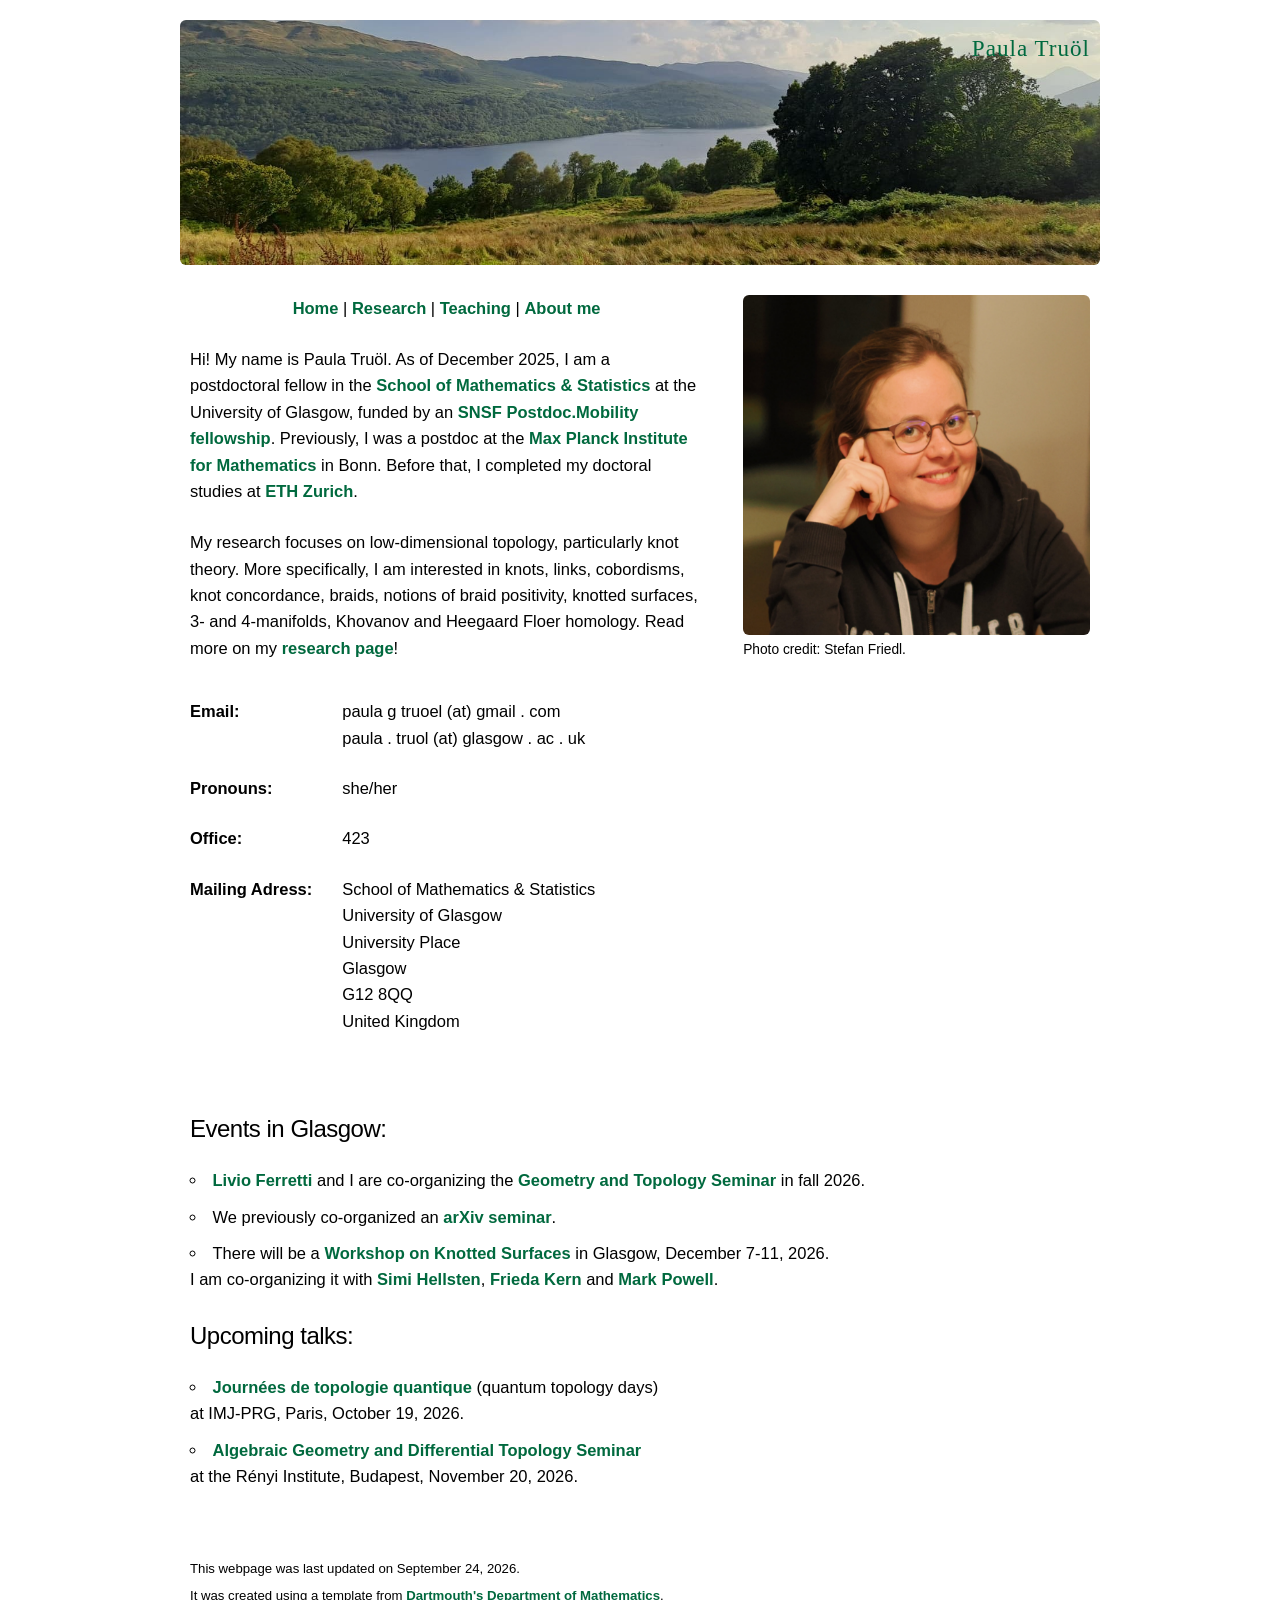
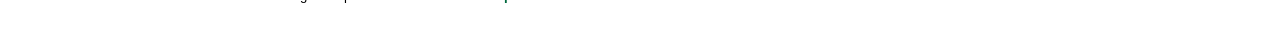
==== index.html @ 8e19582f "updated paper title" ====
<!-- -*- html -*- -->
<!doctype html>
<html lang="en">

<head>
<!-- Required meta tags -->
<meta charset="utf-8">
<meta name="viewport" content="width=device-width, initial-scale=1.0, shrink-to-fit=no">
<meta name="description" content="">
<meta name="author" content="Paula Truoel" >
<link rel="icon" href="images/Borromean.png" type="image/png">

<!-- CSS - using the Skeleton framework for typography -->
<!-- http://getskeleton.com/-->
<link rel="stylesheet" href="css/normalize.css">
<link rel="stylesheet" href="css/skeleton.css">

<!-- local add ons -->

<!-- MathJax -->
<script type="text/x-mathjax-config">MathJax.Hub.Config({tex2jax: {inlineMath: [['$','$']],displayMath: [['$$','$$']],processEscapes: true}});</script>
<script type="text/x-mathjax-config"> MathJax.Hub.Config({ TeX: { extensions: ["AMSmath.js", "AMSsymbols.js"] }}); </script>
<script src="/include/MathJax/MathJax.js?config=default" type="text/javascript"></script>

<!-- Google Analytics for use on Gauss -->
<script>
  (function(i,s,o,g,r,a,m){i['GoogleAnalyticsObject']=r;i[r]=i[r]||function(){
  (i[r].q=i[r].q||[]).push(arguments)},i[r].l=1*new Date();a=s.createElement(o),
  m=s.getElementsByTagName(o)[0];a.async=1;a.src=g;m.parentNode.insertBefore(a,m)
  })(window,document,'script','https://www.google-analytics.com/analytics.js','ga');
  ga('create', 'UA-25611885-5', 'auto');
  ga('send', 'pageview');
</script>

  <meta name="google-site-verification" content="p_ThSreqnca-reDqzPpfoudu196W1LWKYEeFVaid6go" />

<link href="css/trs-style.css" rel="stylesheet" type="text/css">

<title>Paula Truöl</title>

</head>
<body>

<!-- -*- html -*- -->
<div class="container">
  <div class="wrapper">
    <div class="tightbox header">
    <img class="fit rounded-corners" src="images/header/Scotish_landscape_header.png" alt="Scottish landscape">
      <div class="toprightname" > Paula Truöl </div>
        <!--<div class="toprightcredentials">
          Postdoc at the University of Glasgow
          <br>
        </div>-->
      </div>
<style>
  /* css local to this page */

  /* For example, how to change the colors which display your name and credentials against your chosen background */
  /* The first changes the color for your name; the second for your credentials */
  /* rgba(r,g,b,d)  0\le r,g,b \le 255,  0\le d \le 1  (red, green, blue values and an intensity*/

  .toprightname {
  color: rgba(0, 105, 62, 1.0);
  }
  .toprightcredentials {
  color: rgba(0, 105, 62, 1.0);
  }
</style>

<div class="main box">
  <img class="fit rounded-corners" src="images/mfo.png" style="max-width: 100%;" alt="portrait photo" align="right">
  <!--me.jpg-->
  <span style="font-size: smaller;">Photo credit: Stefan Friedl.</span>
</div>

<div class="box contact">

<div style="text-align: center;">
  <p>
    <a href="index.html">Home</a> |
    <a href="research.html">Research</a> |
    <a href="teaching.html">Teaching</a> |
    <a href="aboutme.html">About me</a>
  </p>
</div>

<p>Hi! My name is Paula Truöl. As of December 2025, I am a postdoctoral fellow in the <a href="https://www.gla.ac.uk/schools/mathematicsstatistics/">School of Mathematics &amp; Statistics</a> at the University of Glasgow,
  funded by an <a href="https://data.snf.ch/grants/grant/230329">SNSF Postdoc.Mobility fellowship</a>.
  Previously, I was a postdoc at the <a href="https://www.mpim-bonn.mpg.de/">Max Planck Institute for Mathematics</a>
    in Bonn. <!--, where <a href="https://aru-ray.github.io/">Arunima Ray</a> was my mentor.-->
  Before that, I completed my doctoral studies at <a href="https://math.ethz.ch/">ETH Zurich</a>.
  <!-- under <a href="https://www.unine.ch/math/en/pfeller/">Peter Feller</a>'s supervision.-->
</p>

<p>My research focuses on low-dimensional topology, particularly knot theory.
  More specifically, I am interested in knots, links, cobordisms, knot concordance, braids, notions of braid positivity, knotted surfaces, 3- and 4-manifolds, Khovanov and Heegaard Floer homology.
  Read more on my <a href="research.html">research page</a>! </p>

<table>

  <tr>
    <th align="left" valign="top">Email:</th>
      <td>
      paula g truoel (at) gmail . com
      <br> paula . truol (at) glasgow . ac . uk
      </td>
  </tr>

  <tr>
    <th align="left">Pronouns:</th>
      <td> she/her
      </td>
  </tr>

  <tr>
    <th align="left">Office:</th>
      <td> 423
      </td>
  </tr>

  <tr>
    <th align="left" valign="top">Mailing Adress:</th>
      <td>
        School of Mathematics &amp; Statistics <br> University of Glasgow <br> University Place <br> Glasgow <br> G12 8QQ <br> United Kingdom
    </td>
  </tr>
  </tbody></table>

</div>

<div class="box links">

<!--<h5 align="left", id="Talks">Recent travel:</h5>

<ul align="left">
  <li align="left"><a href="https://erdoscenter.renyi.hu/events/conference-geometry-and-topology-low-dimensions-lasting-trends-and-emerging-directions">Geometry and Topology in Low Dimensions: Lasting Trends and Emerging Directions</a> <br> in Budapest, June 22-26, 2026.</li>
  <li align="left"><a href=https://sites.google.com/view/bb-workshop-knot-theory-vii/>Berlin-Brandenburg Workshop VII: Knot theory and its applications</a> in Berlin, June 30, 2026.</li>
  <li align="left"><a href="https://www.mfo.de/www/activity/2628">Low-dimensional Topology</a> at MFO Oberwolfach, July 5-10, 2026.</li>
  <li align="left"><a href="https://math-events.uni-bonn.de/event/917/">Young Women in Geometric Topology</a> in Bonn, July 13-15, 2026.</li>
</ul>
-->

<h5 align="left", id="current">Events in Glasgow:</h5>
  <ul align="left">
  <li align="left"><a href="
https://www.livioferretti.page/">Livio Ferretti</a> and I are co-organizing the <a href="https://www.gla.ac.uk/schools/mathematicsstatistics/events/?seriesID=8">Geometry and Topology Seminar</a> in fall 2026.</li>
 <li align="left"> We previously co-organized an <a href="arXiv.html">arXiv seminar</a>.</li>
  <li align="left"> There will be a <a href="https://sites.google.com/view/glasgow-knotted-surfaces">Workshop on Knotted Surfaces</a> in Glasgow, December 7-11, 2026. <br>
    I am co-organizing it with <a href="https://sites.google.com/view/simihellsten">Simi Hellsten</a>,
  <a href="https://sites.google.com/view/friedakern/home">Frieda Kern</a>
  and <a href="https://www.maths.gla.ac.uk/~mpowell/">Mark Powell</a>.</li>
  </ul>

  <h5 align="left", id="travel">Upcoming talks:</h5>

  <ul align="left">
    <li align="left"><a href="https://abrochier.org/jdtq/">Journées de topologie quantique</a> (quantum topology days) <br> at IMJ-PRG, Paris, October 19, 2026.</li>
    <li align="left"><a href=https://www.renyi.hu/~agdt/agdt_seminar/>Algebraic Geometry and Differential Topology Seminar</a> <br> at the Rényi Institute, Budapest, November 20, 2026.</li>
  </ul>

<!--<h5 align="left", id="Travel">Other recent events:</h5>
<ul align="left">
 <li align="left">I co-organized <a href="https://plan.events.mpg.de/event/588/overview">GROW@Dresden 2026</a> (Graduate Research Opportunities for Woman) <br> in Dresden, March 26-27, 2026.</li>
</ul>-->

</div>

<div class="box footer">
<!--hr class=b15-->

<small>
  This webpage was last updated on September 24, 2026.<!--<?php echo date ("F d, Y", getlastmod()) ?> --><br>
  It was created using a template from  <a href="https://math.dartmouth.edu/news-resources/computing/resources_common_webpages.phtml">Dartmouth's Department of Mathematics</a>.
</small>
</div>

</div> <!-- wrapper -->
</div>    <!-- container -->

</body>
<!--</html>-->
---- css/skeleton.css ----
/*
* Skeleton V2.0.4
* Copyright 2014, Dave Gamache
* www.getskeleton.com
* Free to use under the MIT license.
* http://www.opensource.org/licenses/mit-license.php
* 12/29/2014
*/


/* Table of contents
––––––––––––––––––––––––––––––––––––––––––––––––––
- Grid
- Base Styles
- Typography
- Links
- Buttons
- Forms
- Lists
- Code
- Tables
- Spacing
- Utilities
- Clearing
- Media Queries
*/


/* Grid
–––––––––––––––––––––––––––––––––––––––––––––––––– */
.container {
  position: relative;
  width: 100%;
  max-width: 960px;
  margin: 0 auto;
  padding: 0 20px;
  box-sizing: border-box; }
.column,
.columns {
  width: 100%;
  float: left;
  box-sizing: border-box; }

/* For devices larger than 400px */
@media (min-width: 400px) {
  .container {
    width: 85%;
    padding: 0; }
}

/* For devices larger than 550px */
@media (min-width: 550px) {
  .container {
    width: 80%; }
  .column,
  .columns {
    margin-left: 4%; }
  .column:first-child,
  .columns:first-child {
    margin-left: 0; }

  .one.column,
  .one.columns                    { width: 4.66666666667%; }
  .two.columns                    { width: 13.3333333333%; }
  .three.columns                  { width: 22%;            }
  .four.columns                   { width: 30.6666666667%; }
  .five.columns                   { width: 39.3333333333%; }
  .six.columns                    { width: 48%;            }
  .seven.columns                  { width: 56.6666666667%; }
  .eight.columns                  { width: 65.3333333333%; }
  .nine.columns                   { width: 74.0%;          }
  .ten.columns                    { width: 82.6666666667%; }
  .eleven.columns                 { width: 91.3333333333%; }
  .twelve.columns                 { width: 100%; margin-left: 0; }

  .one-third.column               { width: 30.6666666667%; }
  .two-thirds.column              { width: 65.3333333333%; }

  .one-half.column                { width: 48%; }

  /* Offsets */
  .offset-by-one.column,
  .offset-by-one.columns          { margin-left: 8.66666666667%; }
  .offset-by-two.column,
  .offset-by-two.columns          { margin-left: 17.3333333333%; }
  .offset-by-three.column,
  .offset-by-three.columns        { margin-left: 26%;            }
  .offset-by-four.column,
  .offset-by-four.columns         { margin-left: 34.6666666667%; }
  .offset-by-five.column,
  .offset-by-five.columns         { margin-left: 43.3333333333%; }
  .offset-by-six.column,
  .offset-by-six.columns          { margin-left: 52%;            }
  .offset-by-seven.column,
  .offset-by-seven.columns        { margin-left: 60.6666666667%; }
  .offset-by-eight.column,
  .offset-by-eight.columns        { margin-left: 69.3333333333%; }
  .offset-by-nine.column,
  .offset-by-nine.columns         { margin-left: 78.0%;          }
  .offset-by-ten.column,
  .offset-by-ten.columns          { margin-left: 86.6666666667%; }
  .offset-by-eleven.column,
  .offset-by-eleven.columns       { margin-left: 95.3333333333%; }

  .offset-by-one-third.column,
  .offset-by-one-third.columns    { margin-left: 34.6666666667%; }
  .offset-by-two-thirds.column,
  .offset-by-two-thirds.columns   { margin-left: 69.3333333333%; }

  .offset-by-one-half.column,
  .offset-by-one-half.columns     { margin-left: 52%; }

}


/* Base Styles
–––––––––––––––––––––––––––––––––––––––––––––––––– */
/* NOTE
html is set to 62.5% so that all the REM measurements throughout Skeleton
are based on 10px sizing. So basically 1.5rem = 15px :) */
html {
  font-size: 62.5%; }
body {
  font-size: 1.5em; /* currently ems cause chrome bug misinterpreting rems on body element */
  line-height: 1.6;
  font-weight: 400;
  font-family: "Raleway", "HelveticaNeue", "Helvetica Neue", Helvetica, Arial, sans-serif;
  color: #222; }


/* Typography
–––––––––––––––––––––––––––––––––––––––––––––––––– */
h1, h2, h3, h4, h5, h6 {
  margin-top: 0;
  margin-bottom: 2rem;
  font-weight: 300; }
h1 { font-size: 4.0rem; line-height: 1.2;  letter-spacing: -.1rem;}
h2 { font-size: 3.6rem; line-height: 1.25; letter-spacing: -.1rem; }
h3 { font-size: 3.0rem; line-height: 1.3;  letter-spacing: -.1rem; }
h4 { font-size: 2.4rem; line-height: 1.35; letter-spacing: -.08rem; }
h5 { font-size: 1.8rem; line-height: 1.5;  letter-spacing: -.05rem; }
h6 { font-size: 1.5rem; line-height: 1.6;  letter-spacing: 0; }

/* Larger than phablet */
@media (min-width: 550px) {
  h1 { font-size: 5.0rem; }
  h2 { font-size: 4.2rem; }
  h3 { font-size: 3.6rem; }
  h4 { font-size: 3.0rem; }
  h5 { font-size: 2.4rem; }
  h6 { font-size: 1.5rem; }
}

p {
  margin-top: 0; }


/* Links
–––––––––––––––––––––––––––––––––––––––––––––––––– */
a {
  color: #1EAEDB; }
a:hover {
  color: #0FA0CE; }


/* Buttons
–––––––––––––––––––––––––––––––––––––––––––––––––– */
.button,
button,
input[type="submit"],
input[type="reset"],
input[type="button"] {
  display: inline-block;
  height: 38px;
  padding: 0 30px;
  color: #555;
  text-align: center;
  font-size: 11px;
  font-weight: 600;
  line-height: 38px;
  letter-spacing: .1rem;
  text-transform: uppercase;
  text-decoration: none;
  white-space: nowrap;
  background-color: transparent;
  border-radius: 4px;
  border: 1px solid #bbb;
  cursor: pointer;
  box-sizing: border-box; }
.button:hover,
button:hover,
input[type="submit"]:hover,
input[type="reset"]:hover,
input[type="button"]:hover,
.button:focus,
button:focus,
input[type="submit"]:focus,
input[type="reset"]:focus,
input[type="button"]:focus {
  color: #333;
  border-color: #888;
  outline: 0; }
.button.button-primary,
button.button-primary,
input[type="submit"].button-primary,
input[type="reset"].button-primary,
input[type="button"].button-primary {
  color: #FFF;
  background-color: #33C3F0;
  border-color: #33C3F0; }
.button.button-primary:hover,
button.button-primary:hover,
input[type="submit"].button-primary:hover,
input[type="reset"].button-primary:hover,
input[type="button"].button-primary:hover,
.button.button-primary:focus,
button.button-primary:focus,
input[type="submit"].button-primary:focus,
input[type="reset"].button-primary:focus,
input[type="button"].button-primary:focus {
  color: #FFF;
  background-color: #1EAEDB;
  border-color: #1EAEDB; }


/* Forms
–––––––––––––––––––––––––––––––––––––––––––––––––– */
input[type="email"],
input[type="number"],
input[type="search"],
input[type="text"],
input[type="tel"],
input[type="url"],
input[type="password"],
textarea,
select {
  height: 38px;
  padding: 6px 10px; /* The 6px vertically centers text on FF, ignored by Webkit */
  background-color: #fff;
  border: 1px solid #D1D1D1;
  border-radius: 4px;
  box-shadow: none;
  box-sizing: border-box; }
/* Removes awkward default styles on some inputs for iOS */
input[type="email"],
input[type="number"],
input[type="search"],
input[type="text"],
input[type="tel"],
input[type="url"],
input[type="password"],
textarea {
  -webkit-appearance: none;
     -moz-appearance: none;
          appearance: none; }
textarea {
  min-height: 65px;
  padding-top: 6px;
  padding-bottom: 6px; }
input[type="email"]:focus,
input[type="number"]:focus,
input[type="search"]:focus,
input[type="text"]:focus,
input[type="tel"]:focus,
input[type="url"]:focus,
input[type="password"]:focus,
textarea:focus,
select:focus {
  border: 1px solid #33C3F0;
  outline: 0; }
label,
legend {
  display: block;
  margin-bottom: .5rem;
  font-weight: 600; }
fieldset {
  padding: 0;
  border-width: 0; }
input[type="checkbox"],
input[type="radio"] {
  display: inline; }
label > .label-body {
  display: inline-block;
  margin-left: .5rem;
  font-weight: normal; }


/* Lists
–––––––––––––––––––––––––––––––––––––––––––––––––– */
ul {
  list-style: circle inside; }
ol {
  list-style: decimal inside; }
ol, ul {
  padding-left: 0;
  margin-top: 0; }
ul ul,
ul ol,
ol ol,
ol ul {
  margin: 1.5rem 0 1.5rem 3rem;
  font-size: 90%; }
li {
  margin-bottom: 1rem; }


/* Code
–––––––––––––––––––––––––––––––––––––––––––––––––– */
code {
  padding: .2rem .5rem;
  margin: 0 .2rem;
  font-size: 90%;
  white-space: nowrap;
  background: #F1F1F1;
  border: 1px solid #E1E1E1;
  border-radius: 4px; }
pre > code {
  display: block;
  padding: 1rem 1.5rem;
  white-space: pre; }


/* Tables
–––––––––––––––––––––––––––––––––––––––––––––––––– */
th,
td {
  padding: 12px 15px;
  text-align: left;
  border-bottom: 1px solid #E1E1E1; }
th:first-child,
td:first-child {
  padding-left: 0; }
th:last-child,
td:last-child {
  padding-right: 0; }


/* Spacing
–––––––––––––––––––––––––––––––––––––––––––––––––– */
button,
.button {
  margin-bottom: 1rem; }
input,
textarea,
select,
fieldset {
  margin-bottom: 1.5rem; }
pre,
blockquote,
dl,
figure,
table,
p,
ul,
ol,
form {
  margin-bottom: 2.5rem; }


/* Utilities
–––––––––––––––––––––––––––––––––––––––––––––––––– */
.u-full-width {
  width: 100%;
  box-sizing: border-box; }
.u-max-full-width {
  max-width: 100%;
  box-sizing: border-box; }
.u-pull-right {
  float: right; }
.u-pull-left {
  float: left; }


/* Misc
–––––––––––––––––––––––––––––––––––––––––––––––––– */
hr {
  margin-top: 3rem;
  margin-bottom: 3.5rem;
  border-width: 0;
  border-top: 1px solid #E1E1E1; }


/* Clearing
–––––––––––––––––––––––––––––––––––––––––––––––––– */

/* Self Clearing Goodness */
.container:after,
.row:after,
.u-cf {
  content: "";
  display: table;
  clear: both; }


/* Media Queries
–––––––––––––––––––––––––––––––––––––––––––––––––– */
/*
Note: The best way to structure the use of media queries is to create the queries
near the relevant code. For example, if you wanted to change the styles for buttons
on small devices, paste the mobile query code up in the buttons section and style it
there.
*/


/* Larger than mobile */
@media (min-width: 400px) {}

/* Larger than phablet (also point when grid becomes active) */
@media (min-width: 550px) {}

/* Larger than tablet */
@media (min-width: 750px) {}

/* Larger than desktop */
@media (min-width: 1000px) {}

/* Larger than Desktop HD */
@media (min-width: 1200px) {}
---- css/trs-style.css ----
/* Reset parameters in skeleton */

body {
font-family: 'National2', sans-serif ;
}

hr {
    margin: 0;
    margin-top: .5rem;
    margin-bottom: .5rem;
    border: 0;
    border-top: 3px solid rgba(0,0,0, 0.4);
}

a {
    color:  rgba(0, 105, 62, 1.0);
    text-decoration: none;
    font-weight: 600;
}

a:hover {
    color:   rgba(0, 105, 62, .3)}

td,th {
    border-bottom: 0; 
}

/* .container (960px) set in skeleton.css with media break options */
.container{
   padding: 20px;
}

/* End reset */

.header{
    grid-area: header;
}

.contact{
    grid-area: contact;
}

.photo {
    grid-area: photo;
}

.links {
    grid-area: links;
    text-align: center;
}

.footer{
    grid-area: footer;
}


img.rounded-corners{
    border-radius: 6px;
}

.fit {
  width: 100%;
  height: 100%;
 }

.toprightname {
  position: absolute;
  top: 30px;
  right: 30px;
  color: #fff;
  font-family: Times New Roman, serif;
  font-size:140%;
  font-weight: 500;
  letter-spacing: 1px; 
}

.toprightcredentials {
  position: absolute;
  top: 60px;
  right: 30px;
  color: #fff;
  font-family:  sans-serif;
  font-size:100%;
  font-weight: normal;
  font-style:italic;
  font-size:  90%;
  text-align: end;
 }

.wrapper {
    display: grid;
    grid-gap: 1em;
    grid-template-areas:
      "header"
      "contact"
      "links"
      "footer"
      "photo";
    background-color: #fff;
  }



@media only screen and (min-width: 700px)   {
   .wrapper {
      grid-gap: 20px;
      grid-template-columns: auto minmax(150px,auto) ;
            grid-template-areas:
            "header  header"
	    "contact photo"
	    "contact ..."
            "links links"
            "footer  ...";
        }
}


@media only screen and (min-width: 1000px)   {
   .wrapper {
      grid-gap: 20px;
      grid-template-columns: auto minmax(auto, 650px);
            grid-template-areas:
            "header  header"
            "contact photo"
	    "contact ..."
            "links links"
            "footer  ...";
        }
}


.box {
  background-color: #fff;
  color: #000;
  border-radius: 10px;
  padding: 10px;
  font-size: 110%;
}

.tightbox {
    background-color: #fff;
    color: #000;
    padding: 0px;
    font-size: 110%;
}


.framebox {
  background-color: #fff;
  color: #000;
  border-radius: 10px;
  padding: 20px 20px 0px 20px;
  font-size: 110%;
  border: 2px solid rgba(0, 105, 62, 0.4);
  }

hr.dg15 {
    width: 15%;
    border-top: 3px solid rgba(0, 105, 62, 0.4);
    //    border-top: 4px solid rgba(255,0,0, 0.4);
}
hr.dg100 {
    width: 100%;
    border-top: 3px solid rgba(0, 105, 62, 0.4);
}

hr.b15 {
    width: 15%;
    border-top: 3px solid rgba(1,1,1, 0.4);
}



.bgcolor-red{
    background-color: rgba(220, 53, 69, 1);
    border-radius: 10px;
    padding: 10px 10px 10px 10px;
}

.bgcolor-pale-red{
    background-color: rgba(245, 198, 203, 1); /* bootstrap danger #f5c6cb */
    border-radius: 10px;
    padding: 10px 10px 10px 10px;
}

}
.bgcolor-pale-blue{
    background-color: rgba(190, 229, 235, 1); /* bootstrap info #bee5eb; */
    border-radius: 10px;
    padding: 10px 10px 10px 10px;
}

.bgcolor-pale-green{
    background-color: rgba(195, 230, 203, .5); /* bootstrap success #c3e6cb; */
    border-radius: 10px;
    padding: 10px 10px 10px 10px;
}
 
.bgcolor-green{
    background-color: rgba(141, 169, 150, 1); 
    border-radius: 10px;
    padding: 10px 10px 10px 10px;
}
 
 
.bgcolor-pale-blue{
    background-color: rgba(190, 229, 235, 1); /* bootstrap info #c3e6cb; */
    border-radius: 10px;
    padding: 10px 10px 10px 10px;
}

.bgcolor-pale-yellow{
    backgound-color:  rgba(255, 238, 186, 1)/* bootstrap warning #ffeeba; */
    border-radius: 10px;
    padding: 10px 10px 10px 10px;
}

.color-pale-red{
    color: rgba(245, 198, 203, 1); /* bootstrap danger #f5c6cb */
}



.color-red{
    color: rgba(220, 53, 69, 1);
    font-weight: bold;
}
.color-gray{
     color:rgba(0, 0, 0, 0.075); /* bootstrap active  */
     font-weight: bold;
}

.color-green{
    color: rgba(40, 167, 69, .4);
    font-weight: bold;
}

.color-pale-green{
    color: rgba(195, 230, 203, 1)); /* bootstrap success #c3e6cb; */
    font-weight: bold;
}

.color-pale-blue{
    color: rgba(190, 229, 235, 1); /* bootstrap info #c3e6cb; */
    font-weight: bold;
}
 
.color-yellow{
    color:  rgba(255, 238, 186, 1)/* bootstrap warning #ffeeba; */
    font-weight: bold;
}


@font-face {
    font-family: National2;
    src: url('/include/fonts/National2-Regular.otf');
}
@font-face {
    font-family: National2;
    src: url('/include/fonts/National2-Bold.otf');
    font-weight:bold;
}
@font-face {
    font-family: National2;
    src: url('/include/fonts/National2-RegularItalic.otf');
    font-style:italic;
}
@font-face {
    font-family: National2;
    src: url('/include/fonts/National2-BoldItalic.otf');
    font-weight:bold;
    font-style:italic;
}

@font-face {
    font-family: DartmouthRuzicka;
    src: url('/include/fonts/DartmouthRuzicka-Regular.ttf');
}
@font-face {
    font-family:  DartmouthRuzicka;
    src: url('/include/fonts/DartmouthRuzicka-Bold.ttf');
    font-weight:bold;
}
@font-face {
    font-family:  DartmouthRuzicka;
    src: url('/include/fonts/DartmouthRuzicka-RegularItalic.ttf');
    font-style:italic;
}
@font-face {
    font-family:  DartmouthRuzicka;
    src: url('/include/fonts/DartmouthRuzicka-BoldItalic.ttf');
    font-weight:bold;
    font-style:italic;
}

/* Other fonts */
@font-face {
  font-family: "Raleway";
  font-weight: 500;
  font-style: normal;
  src: local("Raleway Medium"), local("Raleway-Medium"), url("/include/fonts/Raleway-Medium.ttf");
}
@font-face {
  font-family: "Source Sans Pro";
  src: local("Source Sans Pro Light"), local("SourceSansPro-Light"), url("/include/fonts/SourceSansPro-Light.ttf");
  font-weight: 300;
  font-style: normal;
}
@font-face {
  font-family: "Source Sans Pro";
  src: local("Source Sans Pro Regular"), local("SourceSansPro-Regular"), url("/include/fonts/SourceSansPro-Regular.ttf");
  font-weight: 400;
  font-style: normal;
}
@font-face {
  font-family: "Open Sans";
  src: url("/include/fonts/OpenSans-Regular.ttf");
  font-weight: normal;
  font-style: normal;
}
@font-face {
  font-family: "Open Sans";
  src: url("/include/fonts/OpenSans-Semibold.ttf");
  font-weight: bold;
  font-style: normal;
}
@font-face {
  font-family: "Open Sans";
  src: url("/include/fonts/OpenSans-Italic.ttf");
  font-weight: normal;
  font-style: italic;
}
@font-face {
  font-family: "Open Sans";
  src: url("/include/fonts/OpenSans-SemiboldItalic.ttf");
  font-weight: bold;
  font-style: italic;
}
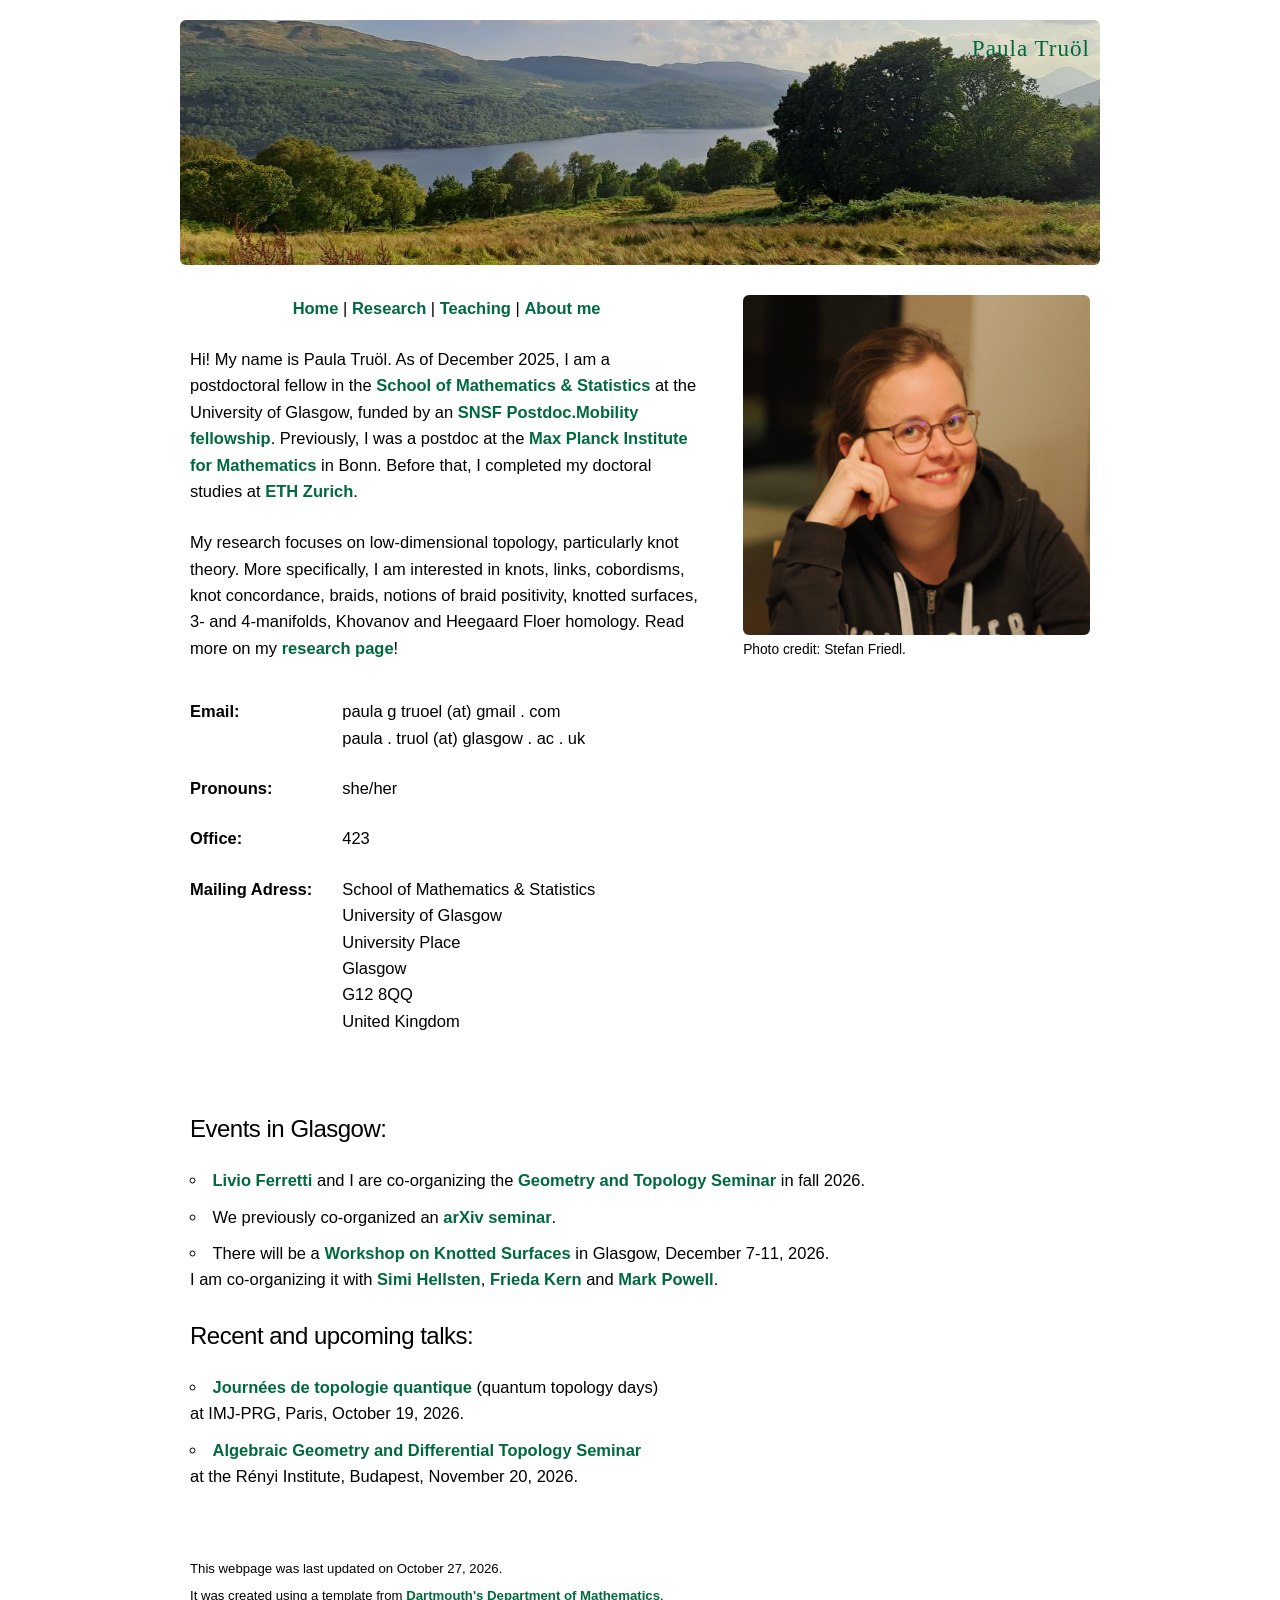
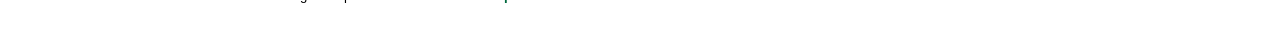
==== commit 3947761f: "Update index" ====
--- a/index.html
+++ b/index.html
@@ -151,7 +151,7 @@
   and <a href="https://www.maths.gla.ac.uk/~mpowell/">Mark Powell</a>.</li>
   </ul>
 
-  <h5 align="left", id="travel">Upcoming talks:</h5>
+  <h5 align="left", id="travel">Recent and upcoming talks:</h5>
 
   <ul align="left">
     <li align="left"><a href="https://abrochier.org/jdtq/">Journées de topologie quantique</a> (quantum topology days) <br> at IMJ-PRG, Paris, October 19, 2026.</li>
@@ -169,7 +169,7 @@
 <!--hr class=b15-->
 
 <small>
-  This webpage was last updated on September 24, 2026.<!--<?php echo date ("F d, Y", getlastmod()) ?> --><br>
+  This webpage was last updated on October 27, 2026.<!--<?php echo date ("F d, Y", getlastmod()) ?> --><br>
   It was created using a template from  <a href="https://math.dartmouth.edu/news-resources/computing/resources_common_webpages.phtml">Dartmouth's Department of Mathematics</a>.
 </small>
 </div>
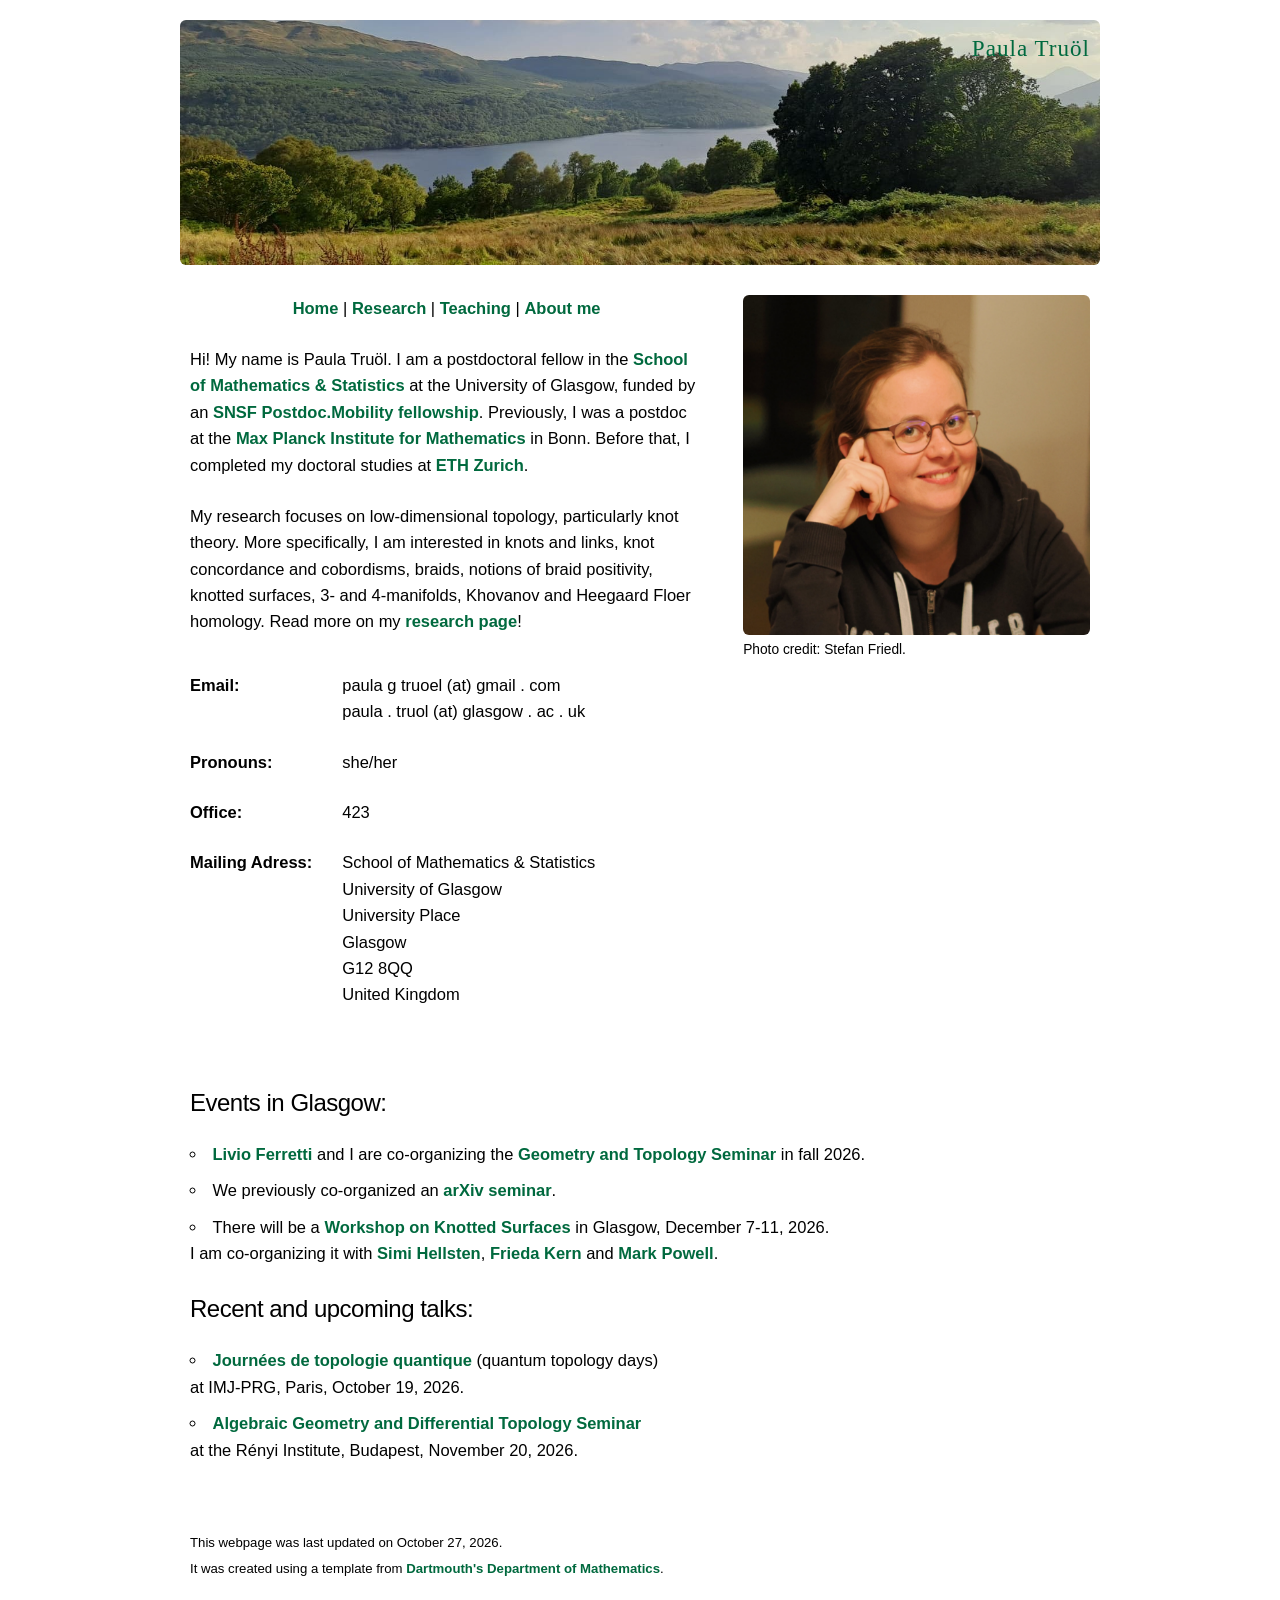
==== commit 0256d90a: "Update index.html" ====
--- a/index.html
+++ b/index.html
@@ -84,7 +84,7 @@
   </p>
 </div>
 
-<p>Hi! My name is Paula Truöl. As of December 2025, I am a postdoctoral fellow in the <a href="https://www.gla.ac.uk/schools/mathematicsstatistics/">School of Mathematics &amp; Statistics</a> at the University of Glasgow,
+<p>Hi! My name is Paula Truöl. I am a postdoctoral fellow in the <a href="https://www.gla.ac.uk/schools/mathematicsstatistics/">School of Mathematics &amp; Statistics</a> at the University of Glasgow,
   funded by an <a href="https://data.snf.ch/grants/grant/230329">SNSF Postdoc.Mobility fellowship</a>.
   Previously, I was a postdoc at the <a href="https://www.mpim-bonn.mpg.de/">Max Planck Institute for Mathematics</a>
     in Bonn. <!--, where <a href="https://aru-ray.github.io/">Arunima Ray</a> was my mentor.-->
@@ -93,7 +93,7 @@
 </p>
 
 <p>My research focuses on low-dimensional topology, particularly knot theory.
-  More specifically, I am interested in knots, links, cobordisms, knot concordance, braids, notions of braid positivity, knotted surfaces, 3- and 4-manifolds, Khovanov and Heegaard Floer homology.
+  More specifically, I am interested in knots and links, knot concordance and cobordisms, braids, notions of braid positivity, knotted surfaces, 3- and 4-manifolds, Khovanov and Heegaard Floer homology.
   Read more on my <a href="research.html">research page</a>! </p>
 
 <table>
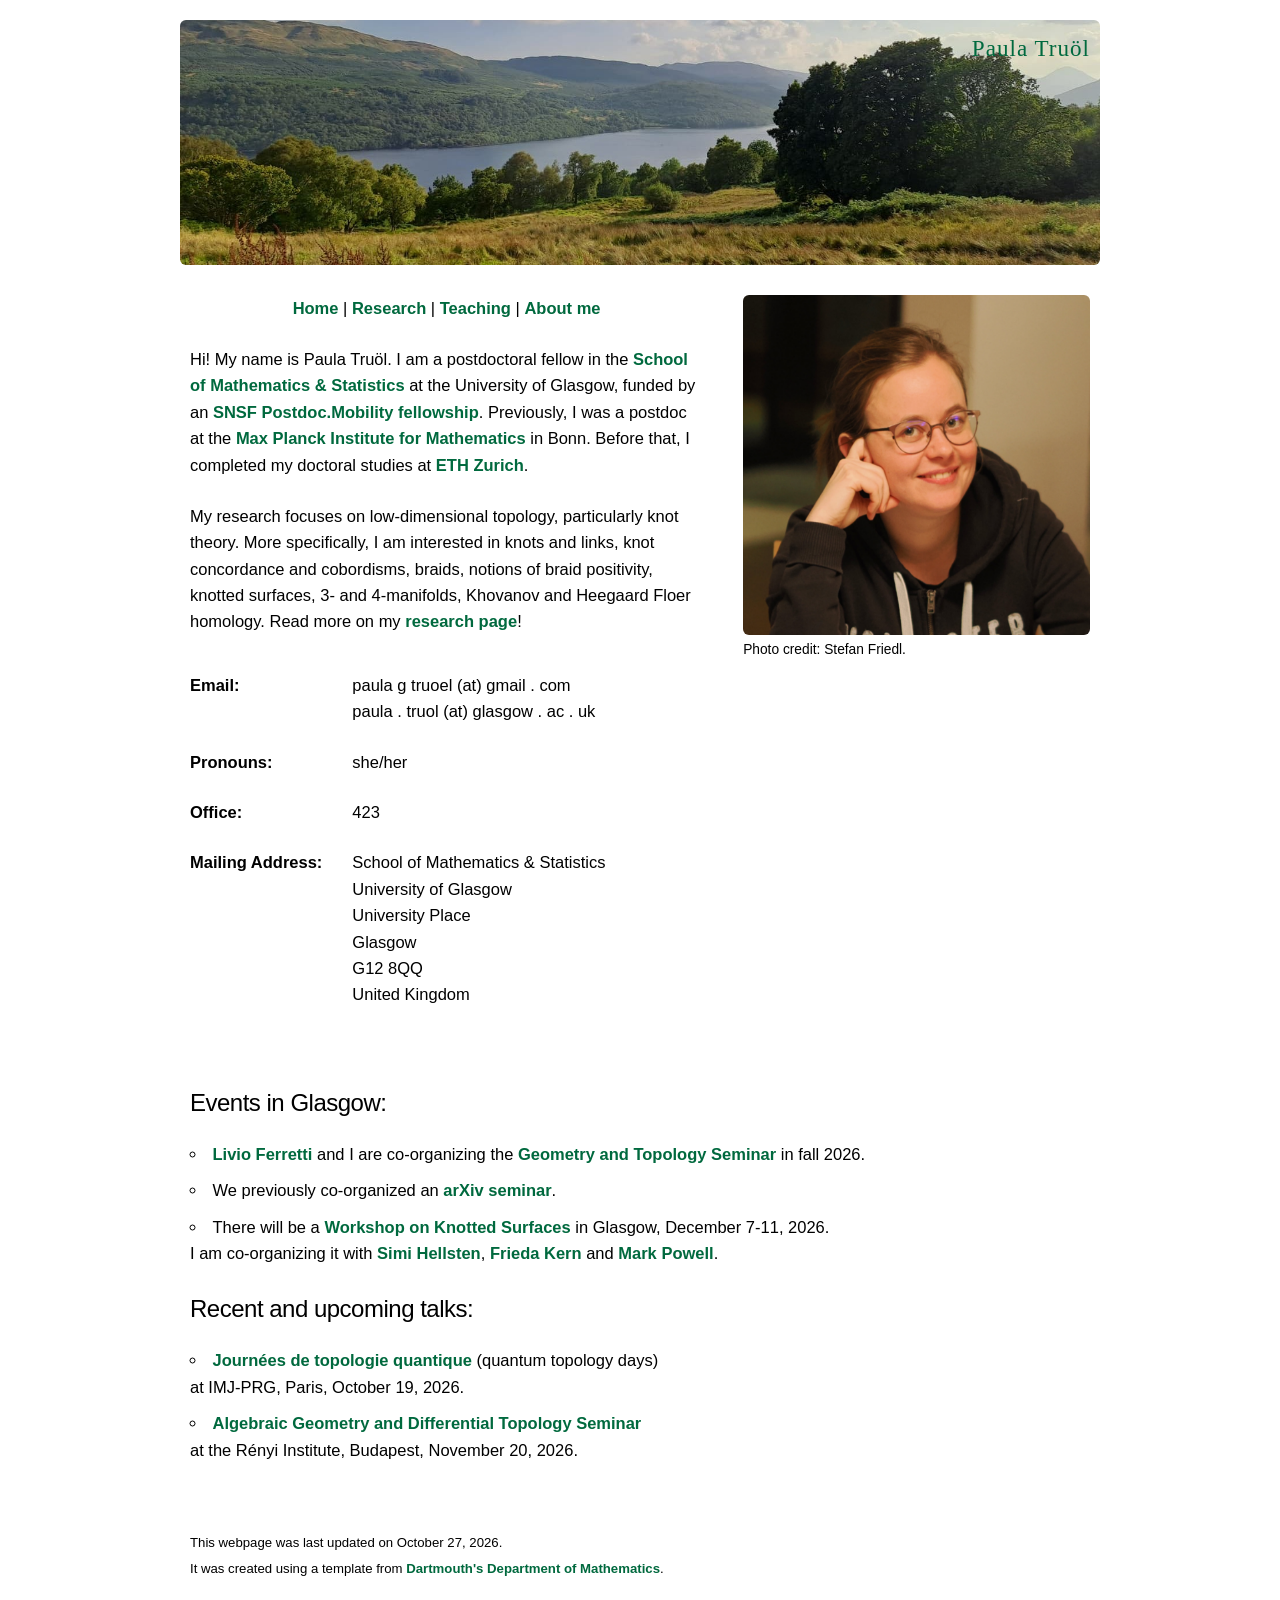
==== commit 086ff08b: "Update index" ====
--- a/index.html
+++ b/index.html
@@ -6,7 +6,7 @@
 <!-- Required meta tags -->
 <meta charset="utf-8">
 <meta name="viewport" content="width=device-width, initial-scale=1.0, shrink-to-fit=no">
-<meta name="description" content="">
+<meta name="description" content="Postdoctoral fellow in low-dimensional topology at the University of Glasgow">
 <meta name="author" content="Paula Truoel" >
 <link rel="icon" href="images/Borromean.png" type="image/png">
 
@@ -119,7 +119,7 @@
   </tr>
 
   <tr>
-    <th align="left" valign="top">Mailing Adress:</th>
+    <th align="left" valign="top">Mailing Address:</th>
       <td>
         School of Mathematics &amp; Statistics <br> University of Glasgow <br> University Place <br> Glasgow <br> G12 8QQ <br> United Kingdom
     </td>
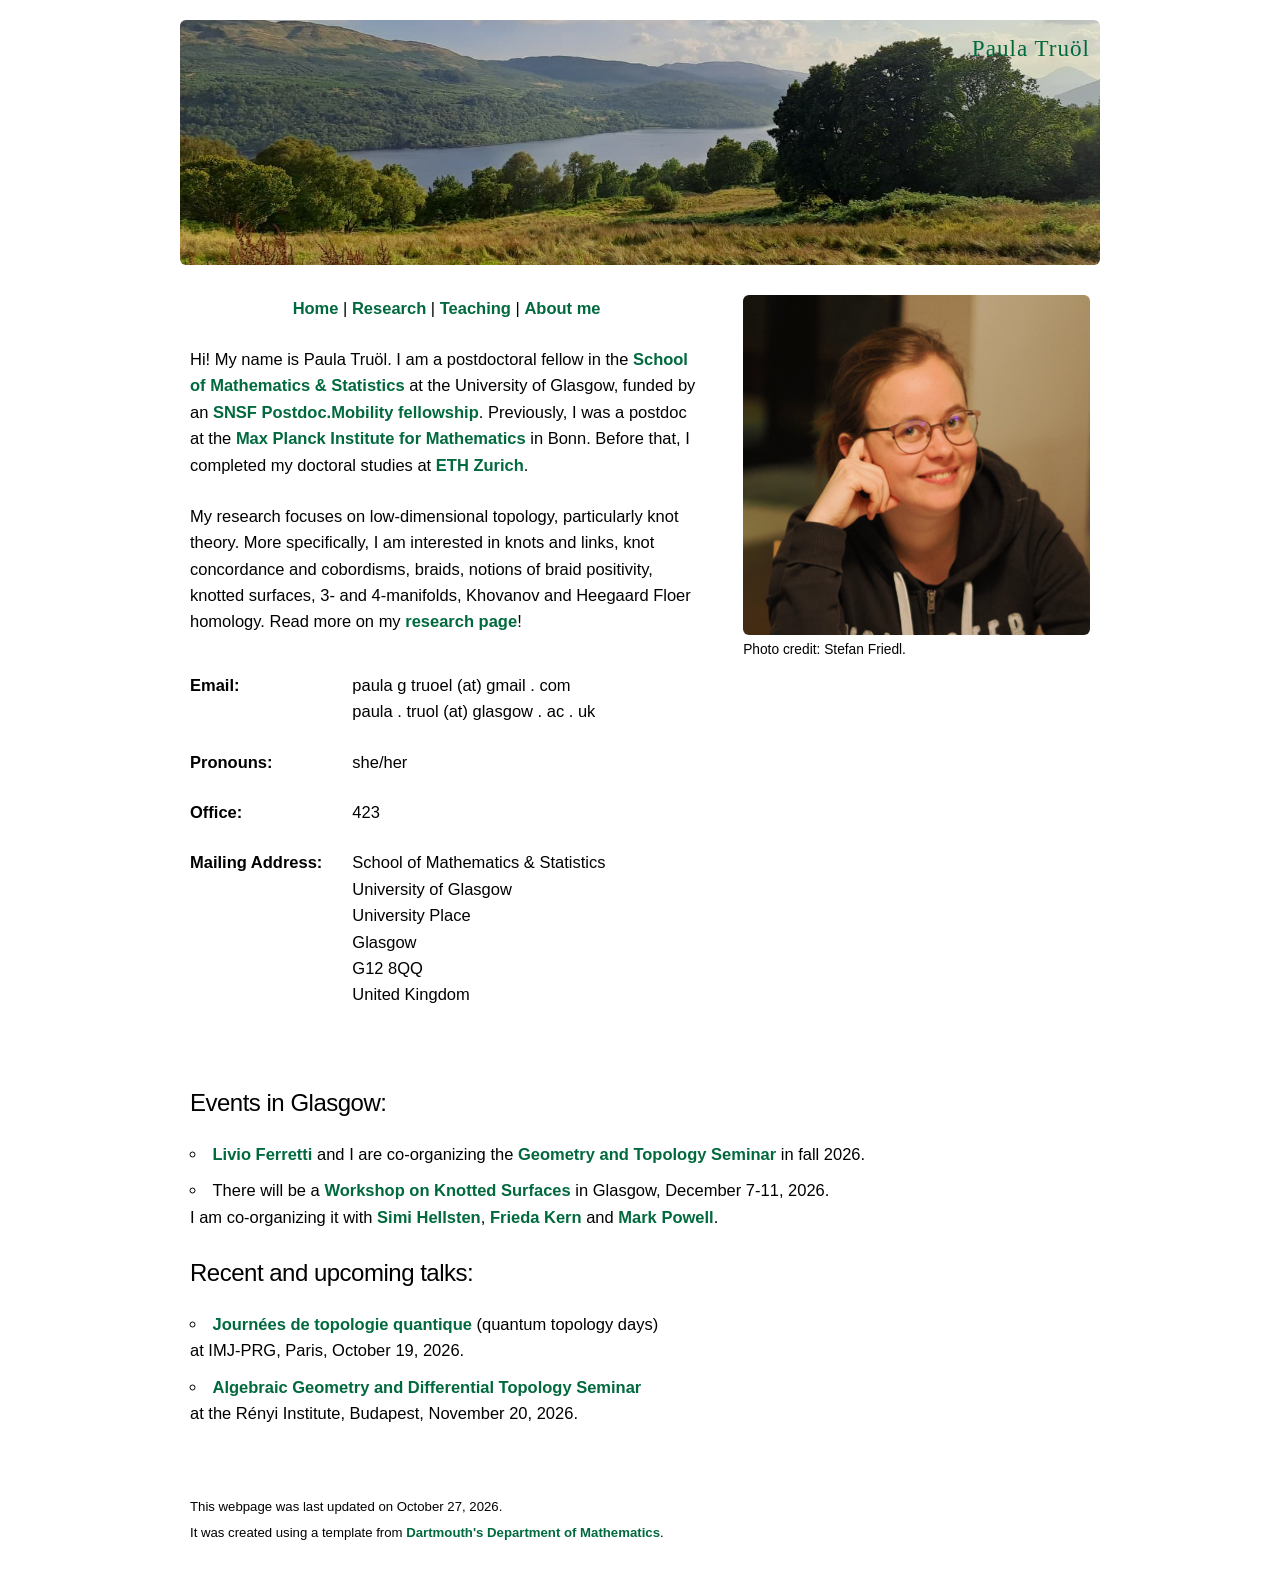
==== commit d638fdd0: "update index Comment out the previous arXiv seminar listing in the events section." ====
--- a/index.html
+++ b/index.html
@@ -144,7 +144,7 @@
   <ul align="left">
   <li align="left"><a href="
 https://www.livioferretti.page/">Livio Ferretti</a> and I are co-organizing the <a href="https://www.gla.ac.uk/schools/mathematicsstatistics/events/?seriesID=8">Geometry and Topology Seminar</a> in fall 2026.</li>
- <li align="left"> We previously co-organized an <a href="arXiv.html">arXiv seminar</a>.</li>
+ <!--<li align="left"> We previously co-organized an <a href="arXiv.html">arXiv seminar</a>.</li>-->
   <li align="left"> There will be a <a href="https://sites.google.com/view/glasgow-knotted-surfaces">Workshop on Knotted Surfaces</a> in Glasgow, December 7-11, 2026. <br>
     I am co-organizing it with <a href="https://sites.google.com/view/simihellsten">Simi Hellsten</a>,
   <a href="https://sites.google.com/view/friedakern/home">Frieda Kern</a>
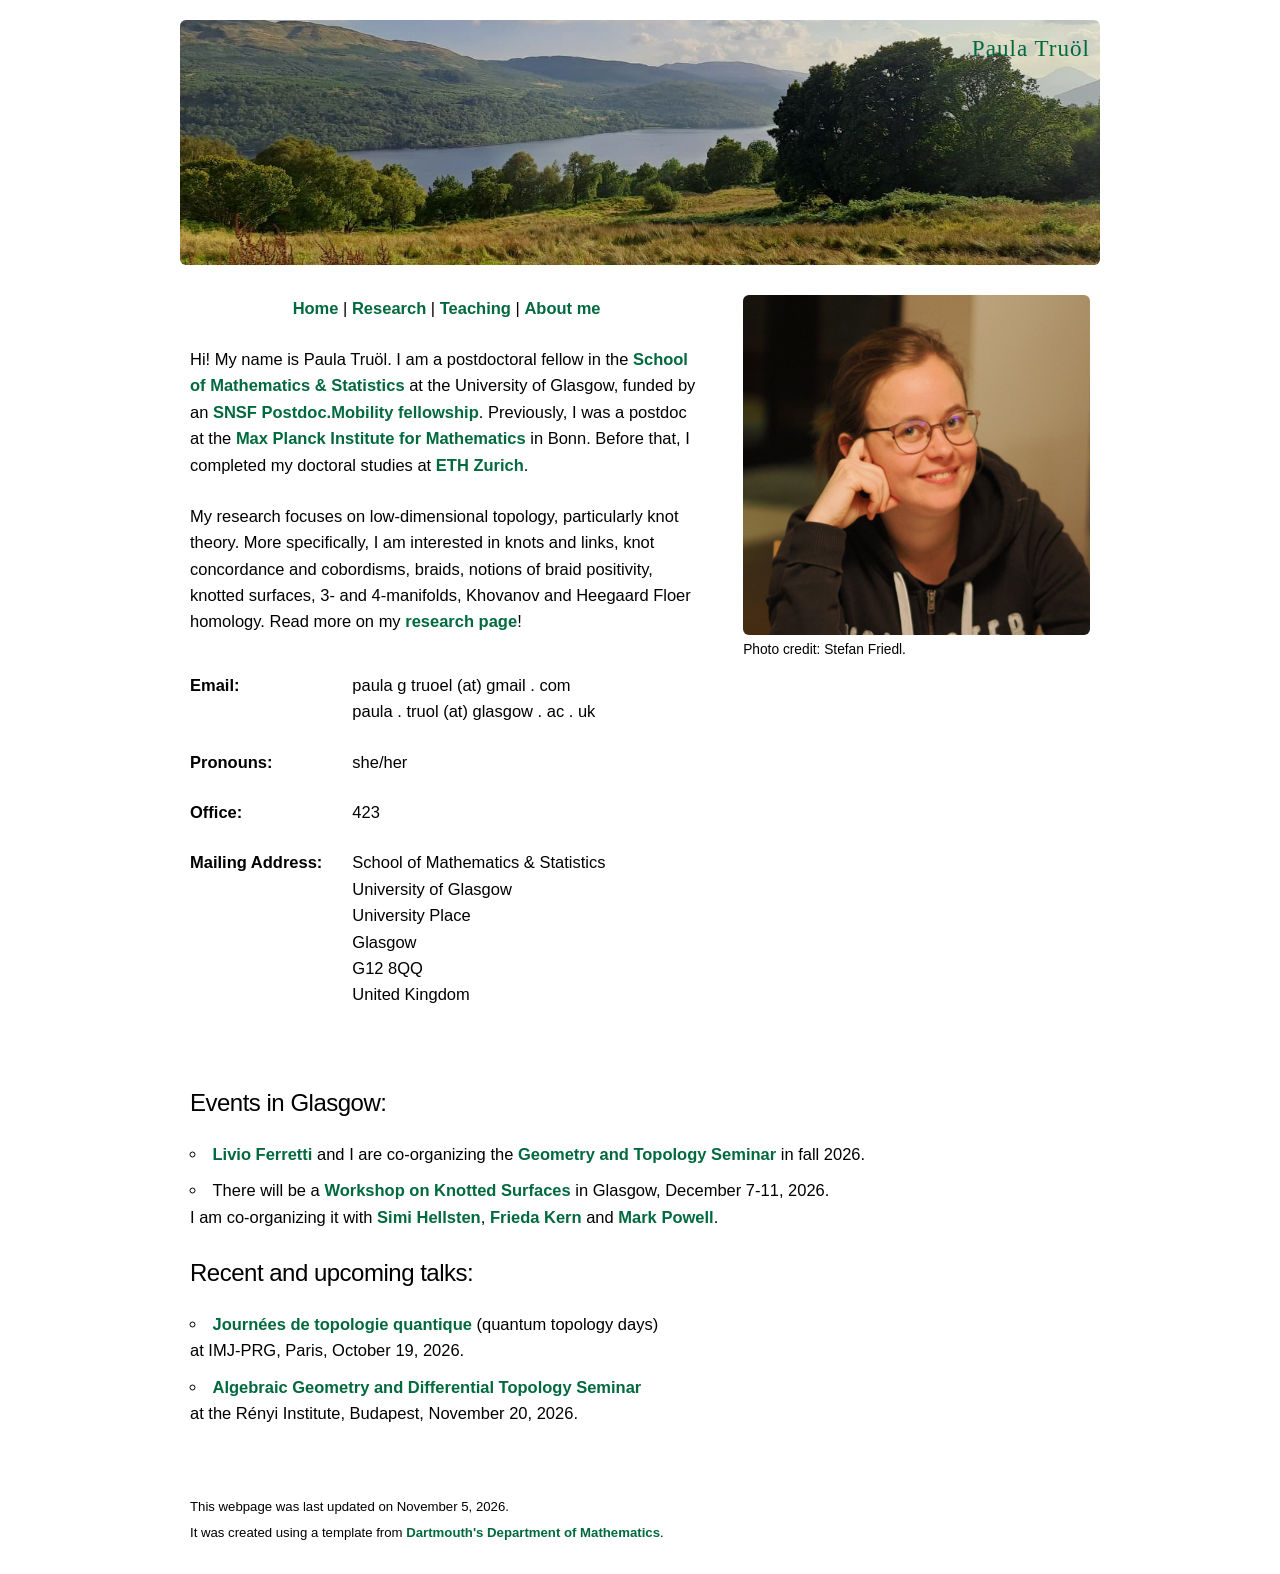
==== commit a88703f9: "Update last updated date in index.html" ====
--- a/index.html
+++ b/index.html
@@ -169,7 +169,7 @@
 <!--hr class=b15-->
 
 <small>
-  This webpage was last updated on October 27, 2026.<!--<?php echo date ("F d, Y", getlastmod()) ?> --><br>
+  This webpage was last updated on November 5, 2026.<!--<?php echo date ("F d, Y", getlastmod()) ?> --><br>
   It was created using a template from  <a href="https://math.dartmouth.edu/news-resources/computing/resources_common_webpages.phtml">Dartmouth's Department of Mathematics</a>.
 </small>
 </div>
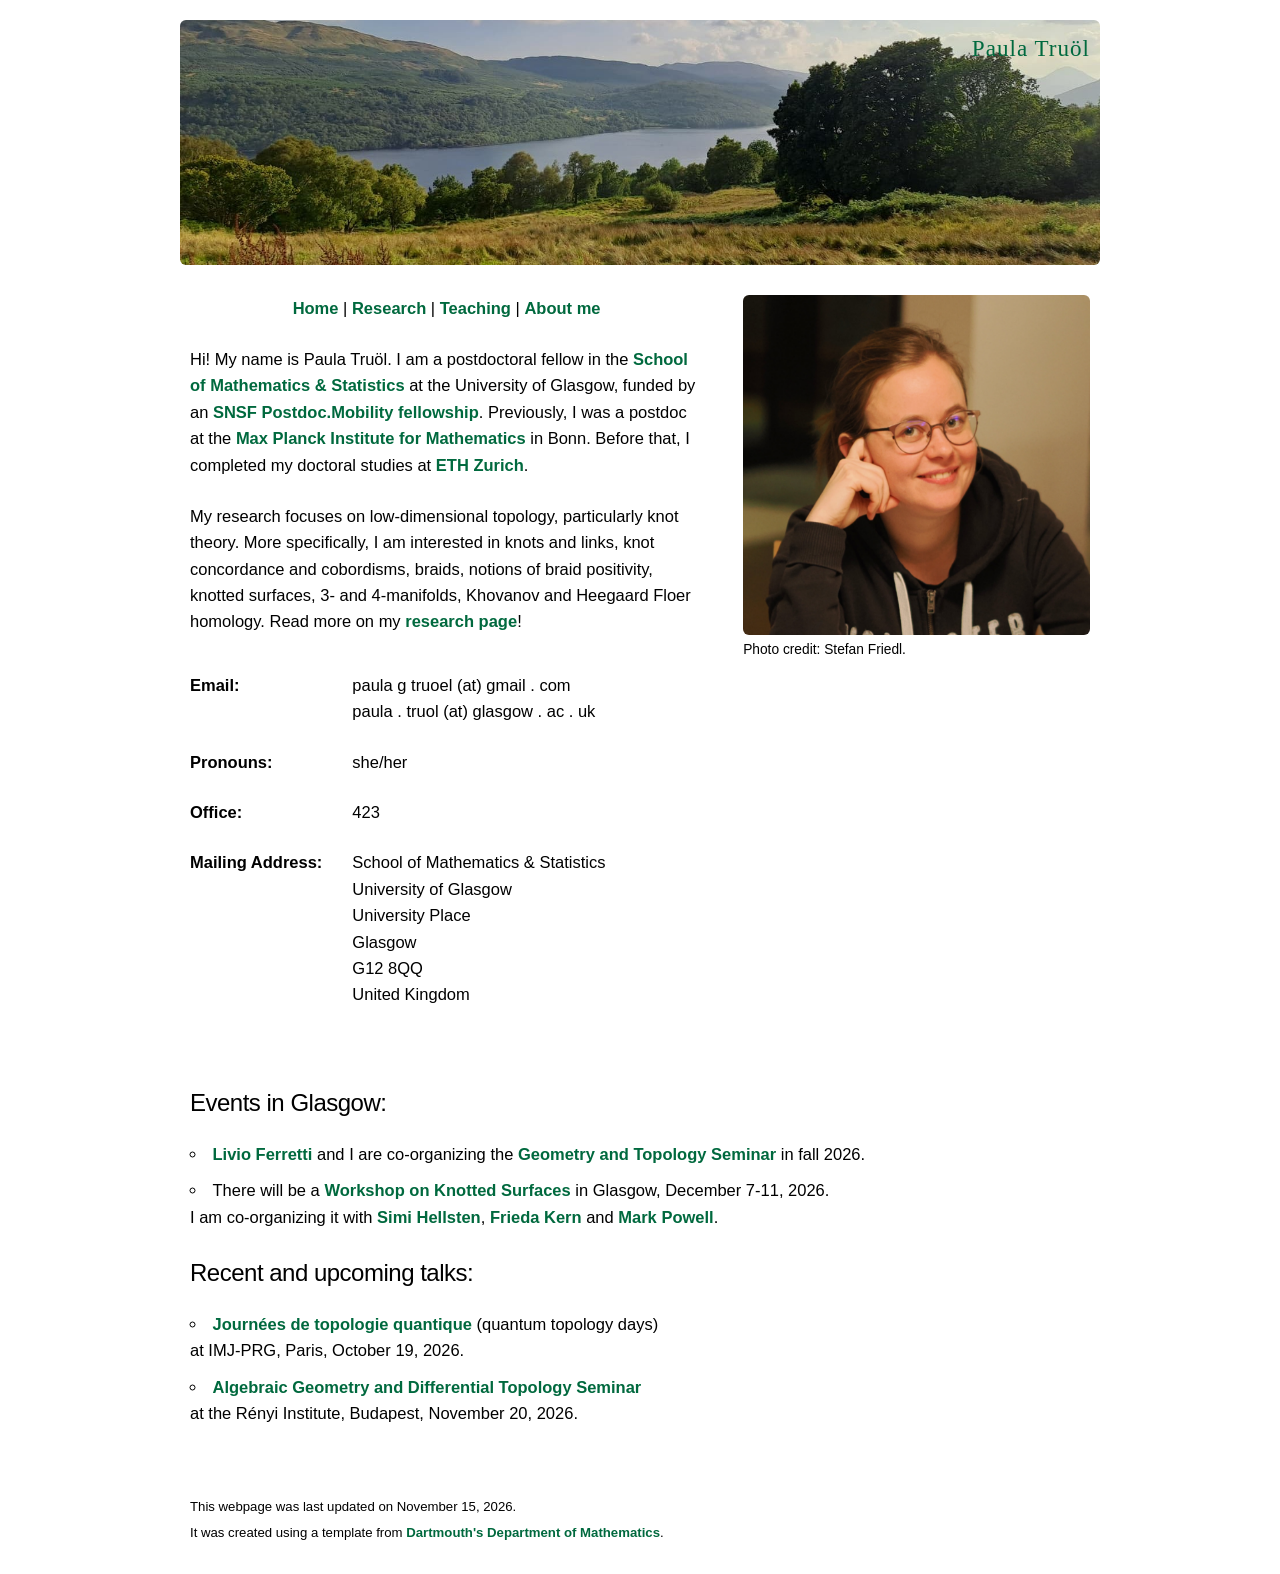
==== commit 6c4671e3: "Update last updated date in index.html" ====
--- a/index.html
+++ b/index.html
@@ -169,7 +169,7 @@
 <!--hr class=b15-->
 
 <small>
-  This webpage was last updated on November 5, 2026.<!--<?php echo date ("F d, Y", getlastmod()) ?> --><br>
+  This webpage was last updated on November 15, 2026.<!--<?php echo date ("F d, Y", getlastmod()) ?> --><br>
   It was created using a template from  <a href="https://math.dartmouth.edu/news-resources/computing/resources_common_webpages.phtml">Dartmouth's Department of Mathematics</a>.
 </small>
 </div>
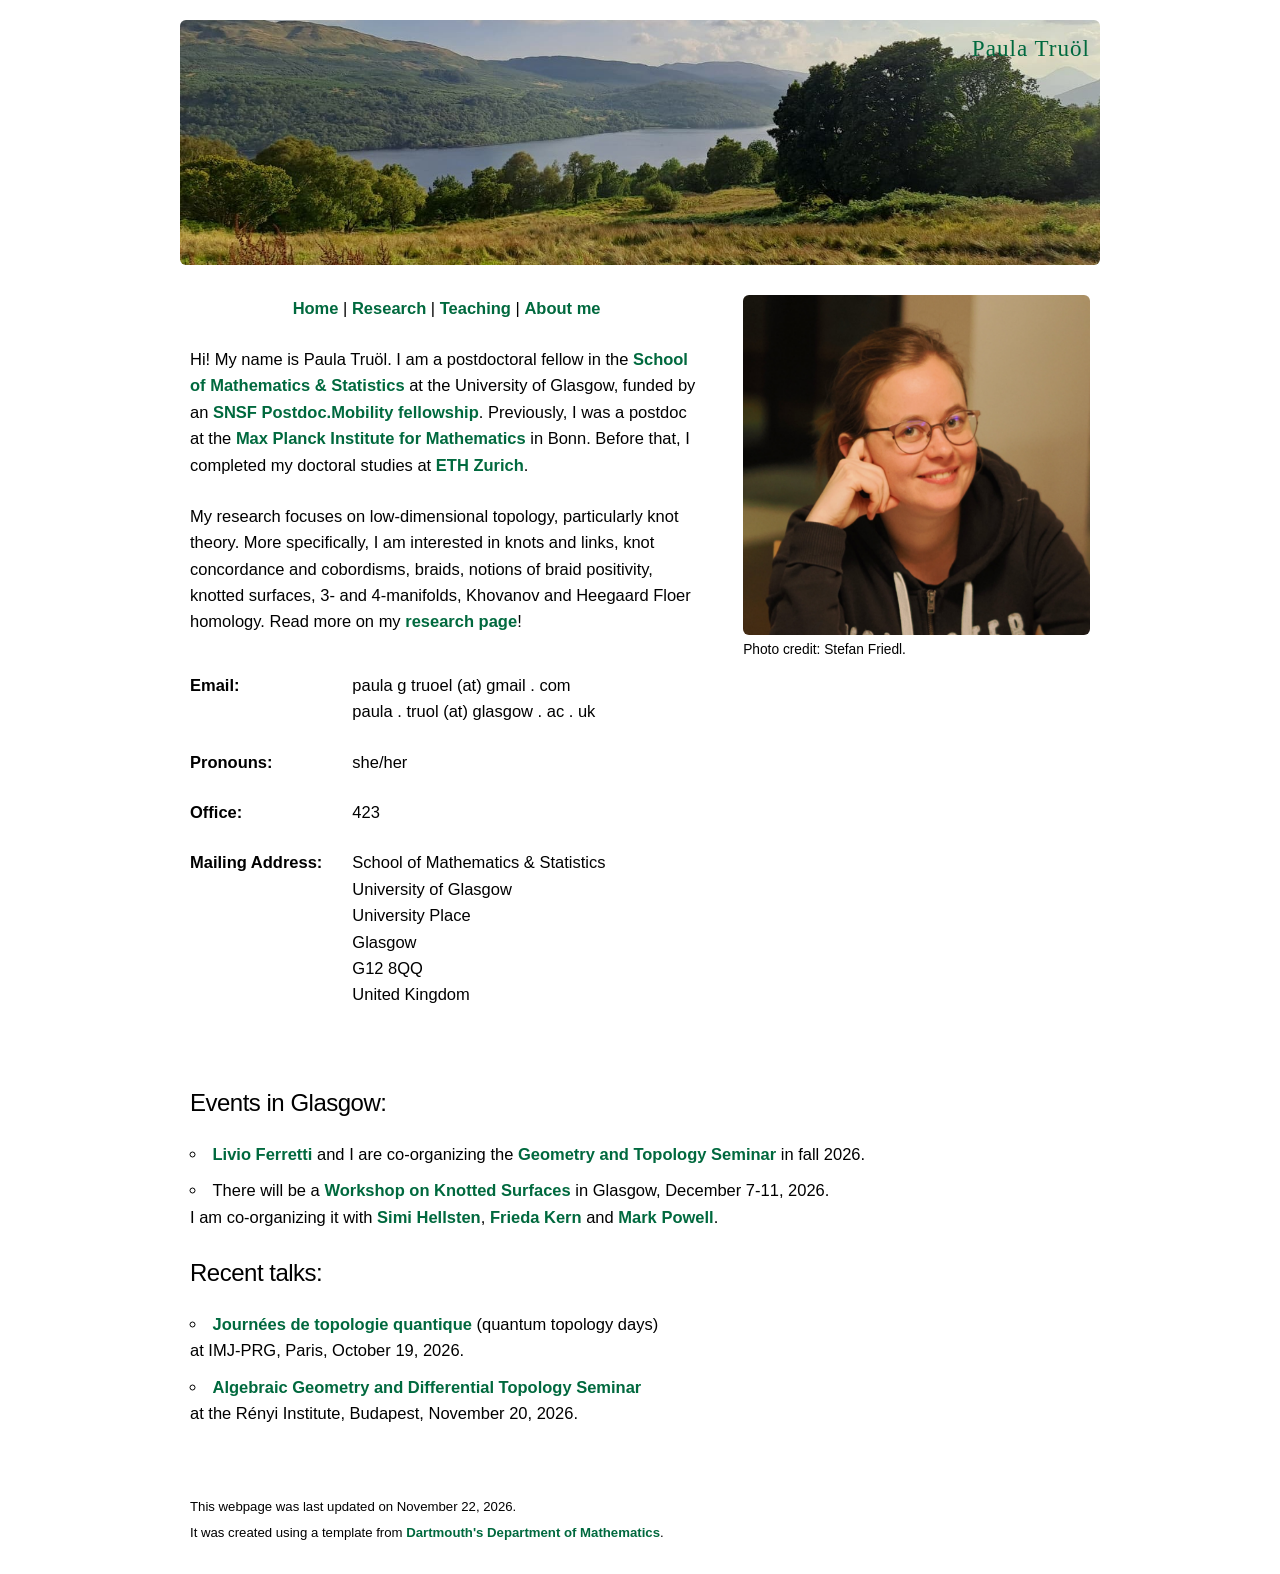
==== commit 1358f916: "Update date" ====
--- a/index.html
+++ b/index.html
@@ -151,7 +151,7 @@
   and <a href="https://www.maths.gla.ac.uk/~mpowell/">Mark Powell</a>.</li>
   </ul>
 
-  <h5 align="left", id="travel">Recent and upcoming talks:</h5>
+  <h5 align="left", id="travel">Recent talks:</h5>
 
   <ul align="left">
     <li align="left"><a href="https://abrochier.org/jdtq/">Journées de topologie quantique</a> (quantum topology days) <br> at IMJ-PRG, Paris, October 19, 2026.</li>
@@ -169,7 +169,7 @@
 <!--hr class=b15-->
 
 <small>
-  This webpage was last updated on November 15, 2026.<!--<?php echo date ("F d, Y", getlastmod()) ?> --><br>
+  This webpage was last updated on November 22, 2026.<!--<?php echo date ("F d, Y", getlastmod()) ?> --><br>
   It was created using a template from  <a href="https://math.dartmouth.edu/news-resources/computing/resources_common_webpages.phtml">Dartmouth's Department of Mathematics</a>.
 </small>
 </div>
